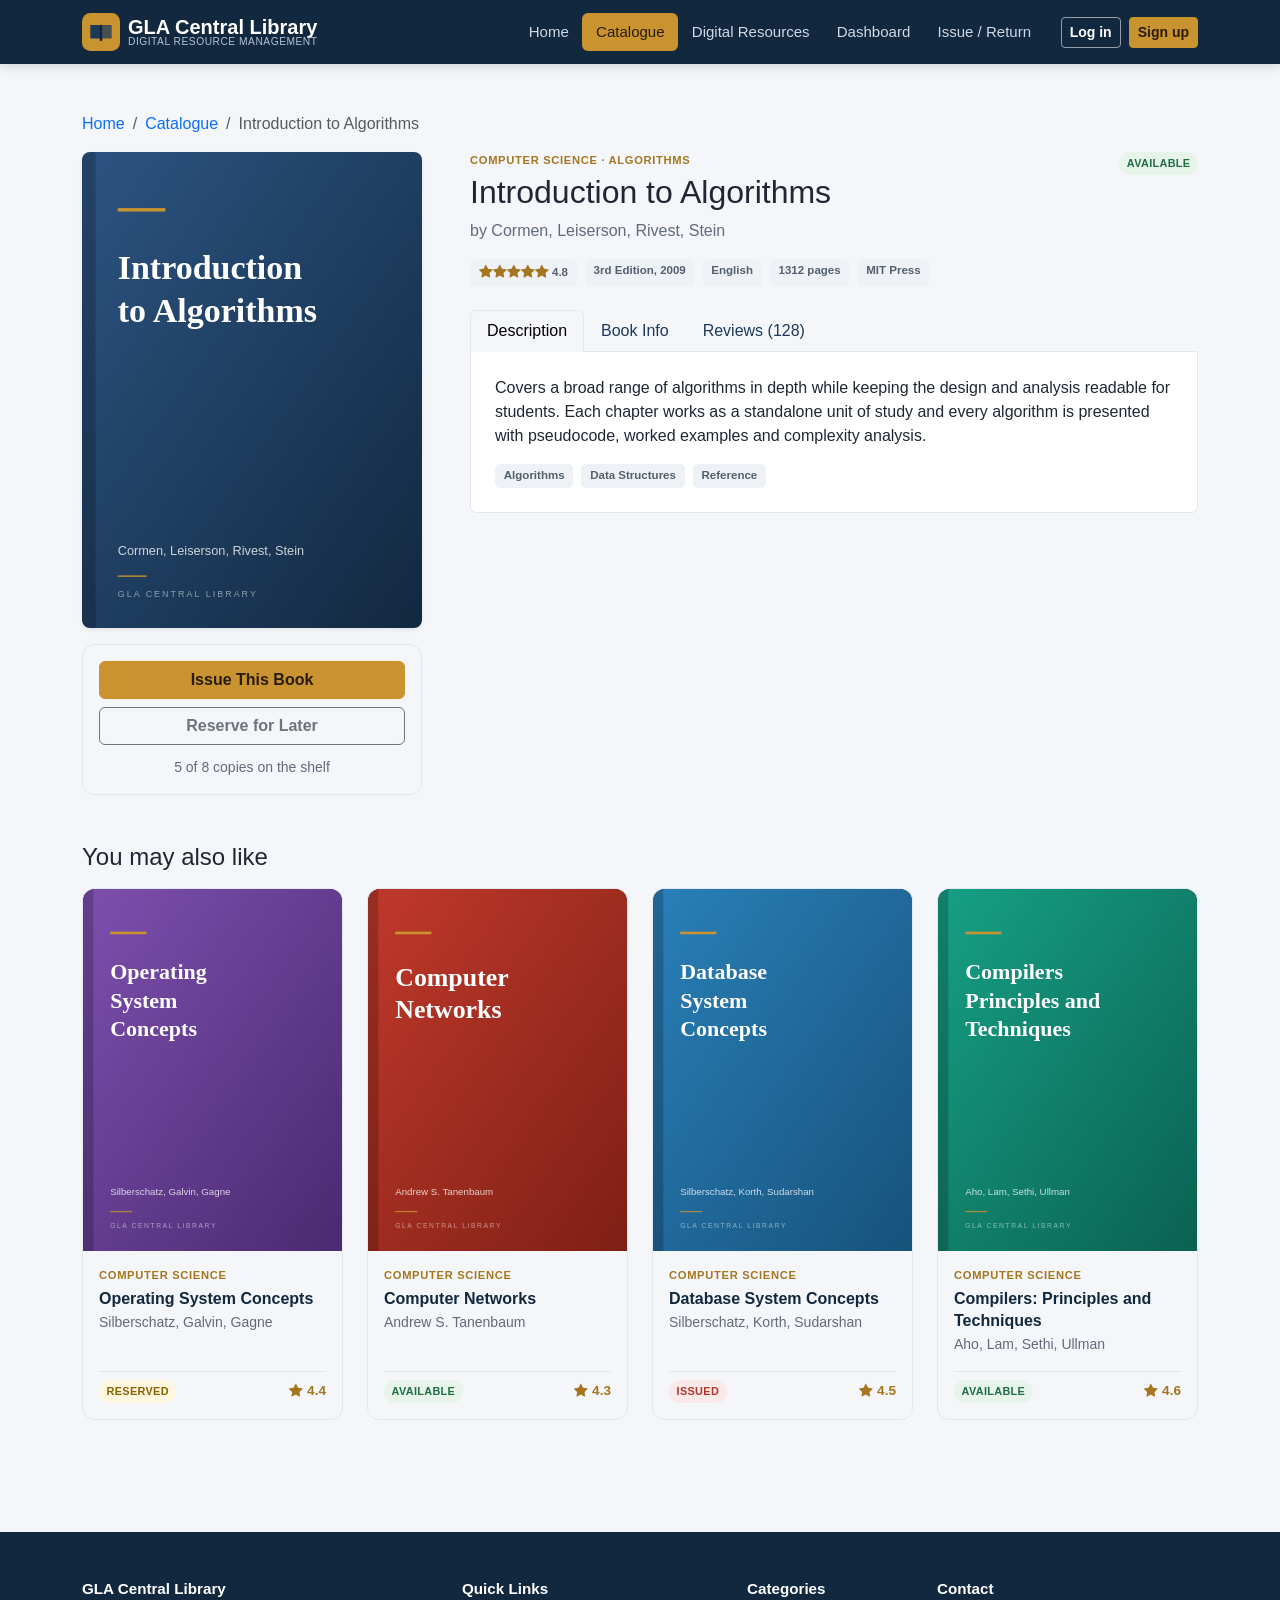
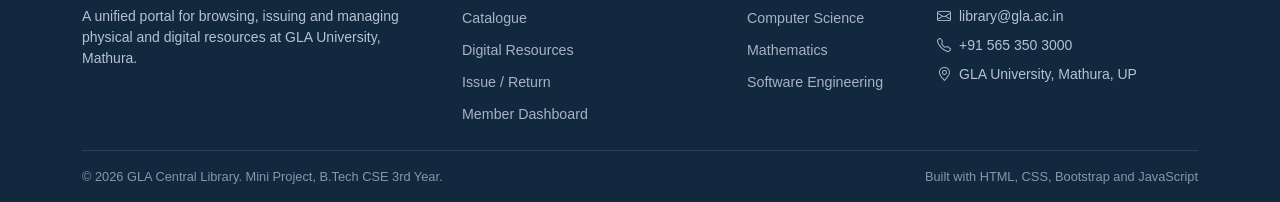
==== book-details.html @ 11df1873 "Add book details page with tabs, reviews and similar books" ====
<!DOCTYPE html>
<html lang="en">
<head>
<meta charset="UTF-8">
<meta name="viewport" content="width=device-width, initial-scale=1">
<title>Book Details | GLA Central Library</title>
<link rel="icon" href="img/logo.svg">
<link href="https://cdn.jsdelivr.net/npm/bootstrap@5.3.3/dist/css/bootstrap.min.css" rel="stylesheet">
<link href="https://cdn.jsdelivr.net/npm/bootstrap-icons@1.11.3/font/bootstrap-icons.min.css" rel="stylesheet">
<link rel="stylesheet" href="css/style.css">
</head>
<body>

<nav class="navbar navbar-expand-lg navbar-dark sticky-top site-nav">
  <div class="container">
    <a class="navbar-brand d-flex align-items-center gap-2" href="index.html">
      <img src="img/logo.svg" alt="" width="38" height="38">
      <span class="d-flex flex-column lh-1">
        <span class="fw-bold">GLA Central Library</span>
        <span class="brand-sub">Digital Resource Management</span>
      </span>
    </a>
    <button class="navbar-toggler" type="button" data-bs-toggle="collapse" data-bs-target="#mainNav" aria-controls="mainNav" aria-expanded="false" aria-label="Toggle navigation">
      <span class="navbar-toggler-icon"></span>
    </button>
    <div class="collapse navbar-collapse" id="mainNav">
      <ul class="navbar-nav ms-auto mb-2 mb-lg-0">
        <li class="nav-item"><a class="nav-link" href="index.html">Home</a></li>
        <li class="nav-item"><a class="nav-link" href="catalogue.html" data-match="book-details.html">Catalogue</a></li>
        <li class="nav-item"><a class="nav-link" href="digital-resources.html">Digital Resources</a></li>
        <li class="nav-item"><a class="nav-link" href="member-dashboard.html">Dashboard</a></li>
        <li class="nav-item"><a class="nav-link" href="issue-return.html">Issue / Return</a></li>
      </ul>
      <div class="d-flex gap-2 ms-lg-3 mt-2 mt-lg-0" id="navAuth"></div>
    </div>
  </div>
</nav>

<section class="py-4 py-lg-5">
  <div class="container">
    <nav aria-label="breadcrumb">
      <ol class="breadcrumb small">
        <li class="breadcrumb-item"><a href="index.html" class="text-decoration-none">Home</a></li>
        <li class="breadcrumb-item"><a href="catalogue.html" class="text-decoration-none">Catalogue</a></li>
        <li class="breadcrumb-item active" id="crumbTitle">Book</li>
      </ol>
    </nav>

    <div id="bookDetail">
      <div class="text-center py-5">
        <div class="spinner-border text-secondary" role="status"><span class="visually-hidden">Loading</span></div>
      </div>
    </div>

    <div class="mt-5" id="similarWrap" hidden>
      <h2 class="h4 mb-3">You may also like</h2>
      <div class="row g-4" id="similarBooks"></div>
    </div>
  </div>
</section>

<footer class="site-footer pt-5">
  <div class="container">
    <div class="row g-4 pb-4">
      <div class="col-lg-4">
        <h5>GLA Central Library</h5>
        <p class="small mb-0">A unified portal for browsing, issuing and managing physical and digital resources at GLA University, Mathura.</p>
      </div>
      <div class="col-6 col-lg-3">
        <h5>Quick Links</h5>
        <ul class="list-unstyled d-grid gap-2 mb-0">
          <li><a href="catalogue.html">Catalogue</a></li>
          <li><a href="digital-resources.html">Digital Resources</a></li>
          <li><a href="issue-return.html">Issue / Return</a></li>
          <li><a href="member-dashboard.html">Member Dashboard</a></li>
        </ul>
      </div>
      <div class="col-6 col-lg-2">
        <h5>Categories</h5>
        <ul class="list-unstyled d-grid gap-2 mb-0">
          <li><a href="catalogue.html?category=Computer+Science">Computer Science</a></li>
          <li><a href="catalogue.html?category=Mathematics">Mathematics</a></li>
          <li><a href="catalogue.html?category=Software+Engineering">Software Engineering</a></li>
        </ul>
      </div>
      <div class="col-lg-3">
        <h5>Contact</h5>
        <ul class="list-unstyled d-grid gap-2 mb-0 small">
          <li><i class="bi bi-envelope me-2"></i>library@gla.ac.in</li>
          <li><i class="bi bi-telephone me-2"></i>+91 565 350 3000</li>
          <li><i class="bi bi-geo-alt me-2"></i>GLA University, Mathura, UP</li>
        </ul>
      </div>
    </div>
    <div class="footer-bottom py-3 d-flex flex-wrap justify-content-between gap-2">
      <span>&copy; 2026 GLA Central Library. Mini Project, B.Tech CSE 3rd Year.</span>
      <span>Built with HTML, CSS, Bootstrap and JavaScript</span>
    </div>
  </div>
</footer>

<script src="https://cdn.jsdelivr.net/npm/bootstrap@5.3.3/dist/js/bootstrap.bundle.min.js"></script>
<script src="js/main.js"></script>
<script src="js/book-details.js"></script>
</body>
</html>
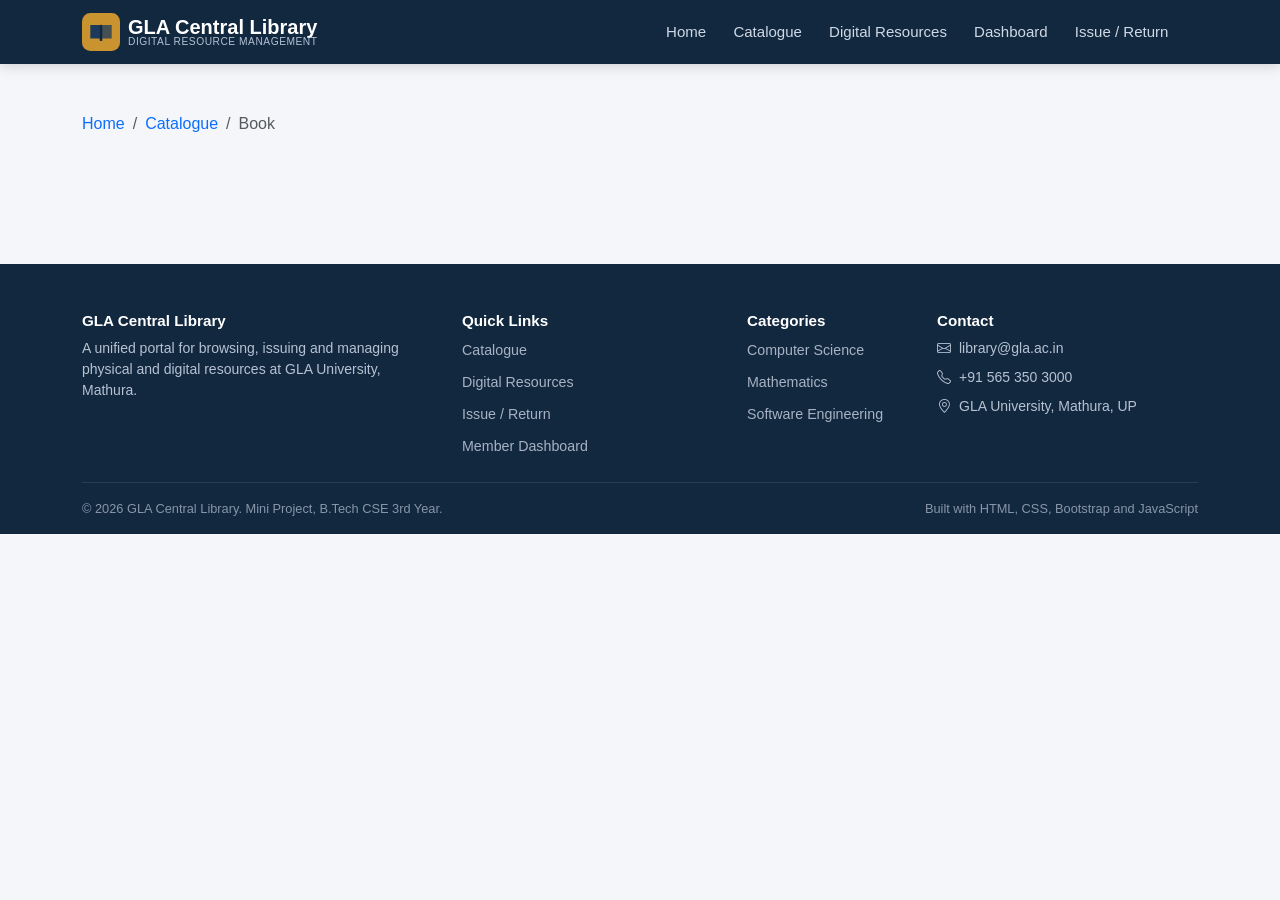
==== commit ecce8013: "Remove loading indicators and unnecessary multiple HTML files" ====
--- a/book-details.html
+++ b/book-details.html
@@ -47,9 +47,6 @@
     </nav>
 
     <div id="bookDetail">
-      <div class="text-center py-5">
-        <div class="spinner-border text-secondary" role="status"><span class="visually-hidden">Loading</span></div>
-      </div>
     </div>
 
     <div class="mt-5" id="similarWrap" hidden>
@@ -100,7 +97,5 @@
 </footer>
 
 <script src="https://cdn.jsdelivr.net/npm/bootstrap@5.3.3/dist/js/bootstrap.bundle.min.js"></script>
-<script src="js/main.js"></script>
-<script src="js/book-details.js"></script>
 </body>
 </html>
--- a/css/style.css
+++ b/css/style.css
@@ -0,0 +1,475 @@
+:root {
+  --navy: #1b3a5c;
+  --navy-dark: #12283f;
+  --navy-light: #2c5482;
+  --gold: #c9932f;
+  --gold-dark: #a5761f;
+  --page-bg: #f4f6f9;
+  --line: #e3e7ee;
+  --muted: #626b79;
+
+  --bs-primary: #1b3a5c;
+  --bs-primary-rgb: 27, 58, 92;
+  --bs-body-bg: #f4f6f9;
+  --bs-body-color: #202733;
+  --bs-body-font-family: "Segoe UI", Roboto, "Helvetica Neue", Arial, sans-serif;
+  --bs-border-color: #e3e7ee;
+  --bs-link-color: #1b3a5c;
+  --bs-link-hover-color: #c9932f;
+}
+
+body {
+  background: var(--page-bg);
+  animation: page-in .35s ease both;
+}
+
+@keyframes page-in {
+  from { opacity: 0; }
+  to   { opacity: 1; }
+}
+
+h1, h2, h3, h4, h5 {
+  color: var(--navy-dark);
+  font-weight: 700;
+}
+
+.text-muted-soft { color: var(--muted) !important; }
+
+.btn {
+  font-weight: 600;
+  transition: transform .15s ease, box-shadow .15s ease, background-color .15s ease, border-color .15s ease;
+}
+
+.btn:active { transform: translateY(1px); }
+
+.btn-gold {
+  background: var(--gold);
+  border-color: var(--gold);
+  color: #2a1c02;
+}
+
+.btn-gold:hover,
+.btn-gold:focus {
+  background: var(--gold-dark);
+  border-color: var(--gold-dark);
+  color: #fff;
+}
+
+.btn-navy {
+  background: var(--navy);
+  border-color: var(--navy);
+  color: #fff;
+}
+
+.btn-navy:hover,
+.btn-navy:focus {
+  background: var(--navy-light);
+  border-color: var(--navy-light);
+  color: #fff;
+}
+
+.btn-outline-light-thin {
+  border: 1px solid rgba(255, 255, 255, .55);
+  color: #fff;
+}
+
+.btn-outline-light-thin:hover {
+  background: rgba(255, 255, 255, .14);
+  color: #fff;
+}
+
+.site-nav {
+  background: var(--navy-dark);
+  box-shadow: 0 2px 12px rgba(0, 0, 0, .16);
+}
+
+.site-nav .navbar-brand { color: #fff; }
+
+.brand-sub {
+  font-size: .64rem;
+  letter-spacing: .05em;
+  color: #b3c2d4;
+  text-transform: uppercase;
+}
+
+.site-nav .nav-link {
+  color: #cfd9e6;
+  font-size: .94rem;
+  font-weight: 500;
+  border-radius: 6px;
+  padding: .5rem .85rem !important;
+  position: relative;
+  transition: color .15s ease, background-color .15s ease;
+}
+
+.site-nav .nav-link:hover { color: #fff; background: rgba(255, 255, 255, .08); }
+
+.site-nav .nav-link.active {
+  color: #2a1c02;
+  background: var(--gold);
+}
+
+.hero {
+  background: linear-gradient(135deg, var(--navy) 0%, var(--navy-dark) 100%);
+  color: #fff;
+  position: relative;
+  overflow: hidden;
+}
+
+.hero h1 { color: #fff; }
+
+.hero p.lead { color: #d7e0ec; }
+
+.hero-art {
+  animation: float-soft 6s ease-in-out infinite;
+  max-width: 100%;
+  height: auto;
+}
+
+@keyframes float-soft {
+  0%, 100% { transform: translateY(0); }
+  50%      { transform: translateY(-12px); }
+}
+
+.eyebrow {
+  display: inline-block;
+  background: rgba(201, 147, 47, .2);
+  color: var(--gold);
+  font-size: .74rem;
+  font-weight: 700;
+  letter-spacing: .07em;
+  text-transform: uppercase;
+  padding: .3rem .8rem;
+  border-radius: 20px;
+}
+
+.stat-tile {
+  background: rgba(255, 255, 255, .07);
+  border: 1px solid rgba(255, 255, 255, .13);
+  border-radius: 12px;
+  padding: 1rem;
+  text-align: center;
+}
+
+.stat-tile .stat-value {
+  display: block;
+  font-size: 1.65rem;
+  font-weight: 800;
+  color: var(--gold);
+  line-height: 1.1;
+}
+
+.stat-tile small { color: #c3cede; font-size: .78rem; }
+
+.card {
+  border: 1px solid var(--line);
+  border-radius: 12px;
+  transition: transform .2s ease, box-shadow .2s ease;
+}
+
+.card-lift:hover {
+  transform: translateY(-5px);
+  box-shadow: 0 12px 26px rgba(20, 30, 50, .13);
+}
+
+.book-card .cover-wrap {
+  overflow: hidden;
+  border-radius: 12px 12px 0 0;
+  background: var(--navy-dark);
+  aspect-ratio: 5 / 7;
+}
+
+.book-card .cover-wrap img {
+  width: 100%;
+  height: 100%;
+  object-fit: cover;
+  transition: transform .35s ease;
+}
+
+.book-card:hover .cover-wrap img { transform: scale(1.06); }
+
+.card-category {
+  font-size: .7rem;
+  text-transform: uppercase;
+  letter-spacing: .06em;
+  color: var(--gold-dark);
+  font-weight: 700;
+}
+
+.card-title-sm {
+  font-size: 1rem;
+  line-height: 1.35;
+  margin-bottom: .15rem;
+}
+
+.rating { color: var(--gold-dark); font-weight: 700; font-size: .85rem; }
+
+.feature-icon-box {
+  width: 56px;
+  height: 56px;
+  border-radius: 14px;
+  background: #eef2f7;
+  display: flex;
+  align-items: center;
+  justify-content: center;
+  transition: background-color .2s ease, transform .2s ease;
+}
+
+.feature-card:hover .feature-icon-box {
+  background: #e2e9f2;
+  transform: rotate(-4deg);
+}
+
+.feature-icon-box img { width: 32px; height: 32px; }
+
+.badge-available { background: #e6f4ea; color: #216e44; }
+.badge-issued    { background: #fbe9e7; color: #b0332a; }
+.badge-reserved  { background: #fff6e0; color: #8a6100; }
+.badge-overdue   { background: #fbe0de; color: #96231b; }
+
+.badge-soft {
+  font-weight: 700;
+  font-size: .68rem;
+  letter-spacing: .03em;
+  text-transform: uppercase;
+  padding: .32em .7em;
+  border-radius: 20px;
+}
+
+.resource-head {
+  height: 118px;
+  display: flex;
+  align-items: center;
+  justify-content: center;
+  background: linear-gradient(135deg, #eef2f7, #e2e8f1);
+  border-radius: 12px 12px 0 0;
+}
+
+.resource-head img {
+  width: 48px;
+  height: 48px;
+  transition: transform .25s ease;
+}
+
+.card-lift:hover .resource-head img { transform: translateY(-4px) scale(1.06); }
+
+.chip {
+  display: inline-block;
+  font-size: .72rem;
+  font-weight: 700;
+  padding: .2rem .55rem;
+  border-radius: 5px;
+  background: #eef1f5;
+  color: #55606f;
+}
+
+.filter-card { position: sticky; top: 88px; }
+
+.form-check-label { font-size: .92rem; }
+
+.table thead th {
+  background: #f1f4f8;
+  color: var(--muted);
+  font-size: .72rem;
+  text-transform: uppercase;
+  letter-spacing: .04em;
+  font-weight: 700;
+  border-bottom: 1px solid var(--line);
+}
+
+.table td { vertical-align: middle; font-size: .9rem; }
+
+.mini-cover {
+  width: 34px;
+  height: 46px;
+  object-fit: cover;
+  border-radius: 4px;
+  flex-shrink: 0;
+}
+
+.stat-box {
+  border: 1px solid var(--line);
+  border-radius: 12px;
+  background: #fff;
+  padding: 1.1rem;
+}
+
+.stat-box .num {
+  display: block;
+  font-size: 1.7rem;
+  font-weight: 800;
+  color: var(--navy);
+  line-height: 1.1;
+}
+
+.stat-box.is-warn .num { color: #c0392b; }
+
+.profile-card { position: sticky; top: 88px; }
+
+.profile-detail li {
+  display: flex;
+  justify-content: space-between;
+  gap: .5rem;
+  padding: .38rem 0;
+  font-size: .86rem;
+  border-bottom: 1px dashed var(--line);
+}
+
+.profile-detail li:last-child { border-bottom: 0; }
+
+.profile-detail li span:first-child { color: var(--muted); }
+
+.steps { position: relative; }
+
+.steps::before {
+  content: "";
+  position: absolute;
+  top: 19px;
+  left: 8%;
+  right: 8%;
+  height: 2px;
+  background: var(--line);
+}
+
+.step-dot {
+  width: 38px;
+  height: 38px;
+  border-radius: 50%;
+  background: #fff;
+  border: 2px solid var(--line);
+  color: var(--muted);
+  display: flex;
+  align-items: center;
+  justify-content: center;
+  font-weight: 700;
+  font-size: .88rem;
+  margin: 0 auto .5rem;
+  position: relative;
+  z-index: 1;
+  transition: background-color .25s ease, border-color .25s ease, color .25s ease;
+}
+
+.step.is-active .step-dot { background: var(--navy); border-color: var(--navy); color: #fff; }
+.step.is-done .step-dot   { background: #2e8b57; border-color: #2e8b57; color: #fff; }
+.step small               { font-size: .78rem; color: var(--muted); font-weight: 600; }
+.step.is-active small     { color: var(--navy); }
+
+.summary-box {
+  background: #f7f9fc;
+  border: 1px dashed var(--line);
+  border-radius: 10px;
+  padding: 1rem;
+}
+
+.summary-box .srow {
+  display: flex;
+  justify-content: space-between;
+  gap: .75rem;
+  padding: .3rem 0;
+  font-size: .9rem;
+}
+
+.summary-box .srow.total {
+  border-top: 1px solid var(--line);
+  margin-top: .4rem;
+  padding-top: .65rem;
+  font-weight: 700;
+}
+
+.auth-wrap {
+  min-height: 100vh;
+  display: grid;
+  grid-template-columns: 1fr 1fr;
+}
+
+.auth-side {
+  background: linear-gradient(135deg, var(--navy) 0%, var(--navy-dark) 100%);
+  color: #fff;
+  display: flex;
+  flex-direction: column;
+  justify-content: center;
+  padding: 3rem;
+}
+
+.auth-side h2 { color: #fff; }
+
+.auth-form-col {
+  display: flex;
+  align-items: center;
+  justify-content: center;
+  padding: 2.5rem 1.25rem;
+  background: #fff;
+}
+
+.auth-card { width: 100%; max-width: 430px; }
+
+.demo-creds {
+  background: #f1f4f8;
+  border-left: 3px solid var(--gold);
+  border-radius: 6px;
+  font-size: .83rem;
+  padding: .7rem .85rem;
+}
+
+@media (max-width: 991.98px) {
+  .auth-wrap { grid-template-columns: 1fr; min-height: auto; }
+  .auth-side { display: none; }
+  .filter-card, .profile-card { position: static; }
+}
+
+.site-footer {
+  background: var(--navy-dark);
+  color: #b6c2d2;
+  margin-top: 4rem;
+}
+
+.site-footer h5 { color: #fff; font-size: .95rem; }
+
+.site-footer a {
+  color: #a7b3c4;
+  font-size: .89rem;
+  text-decoration: none;
+  transition: color .15s ease, padding-left .15s ease;
+}
+
+.site-footer a:hover { color: var(--gold); padding-left: 3px; }
+
+.footer-bottom {
+  border-top: 1px solid rgba(255, 255, 255, .1);
+  font-size: .8rem;
+  color: #8896a9;
+}
+
+.empty-state {
+  border: 1px dashed var(--line);
+  border-radius: 12px;
+  padding: 2.5rem 1rem;
+  text-align: center;
+  color: var(--muted);
+  background: #fff;
+}
+
+.data-error {
+  border-left: 4px solid #c0392b;
+  background: #fbe9e7;
+  color: #8e2419;
+  border-radius: 6px;
+  padding: 1rem 1.15rem;
+  font-size: .9rem;
+}
+
+.form-control:focus,
+.form-select:focus {
+  border-color: var(--navy-light);
+  box-shadow: 0 0 0 .2rem rgba(44, 84, 130, .15);
+}
+
+@media (prefers-reduced-motion: reduce) {
+  *,
+  *::before,
+  *::after {
+    animation-duration: .01ms !important;
+    animation-iteration-count: 1 !important;
+    transition-duration: .01ms !important;
+  }
+}
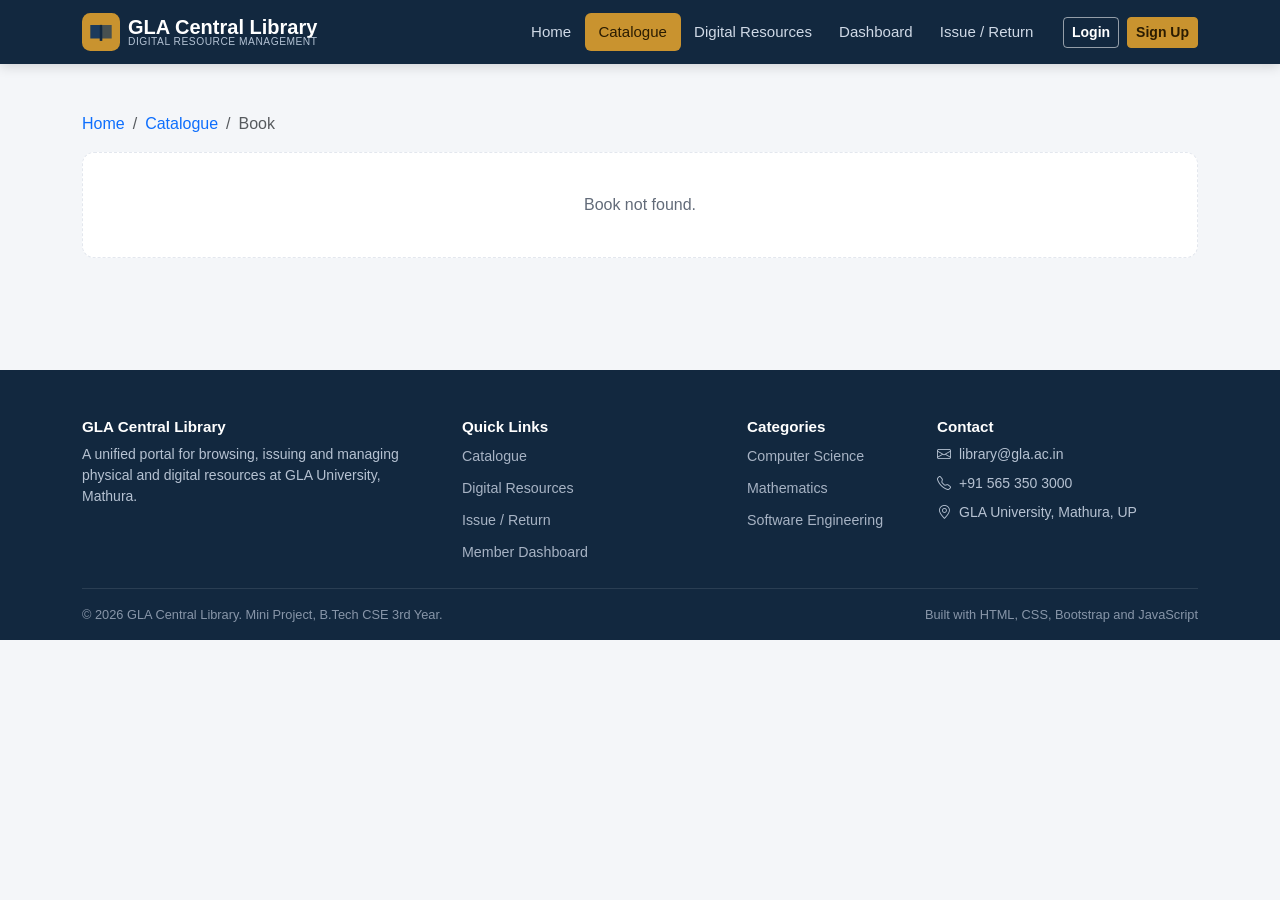
==== commit 1f9907c2: "Add JavaScript files and update HTML to enhance book and resource management features" ====
--- a/book-details.html
+++ b/book-details.html
@@ -97,5 +97,7 @@
 </footer>
 
 <script src="https://cdn.jsdelivr.net/npm/bootstrap@5.3.3/dist/js/bootstrap.bundle.min.js"></script>
+<script src="js/main.js"></script>
+<script src="js/book-details.js"></script>
 </body>
 </html>
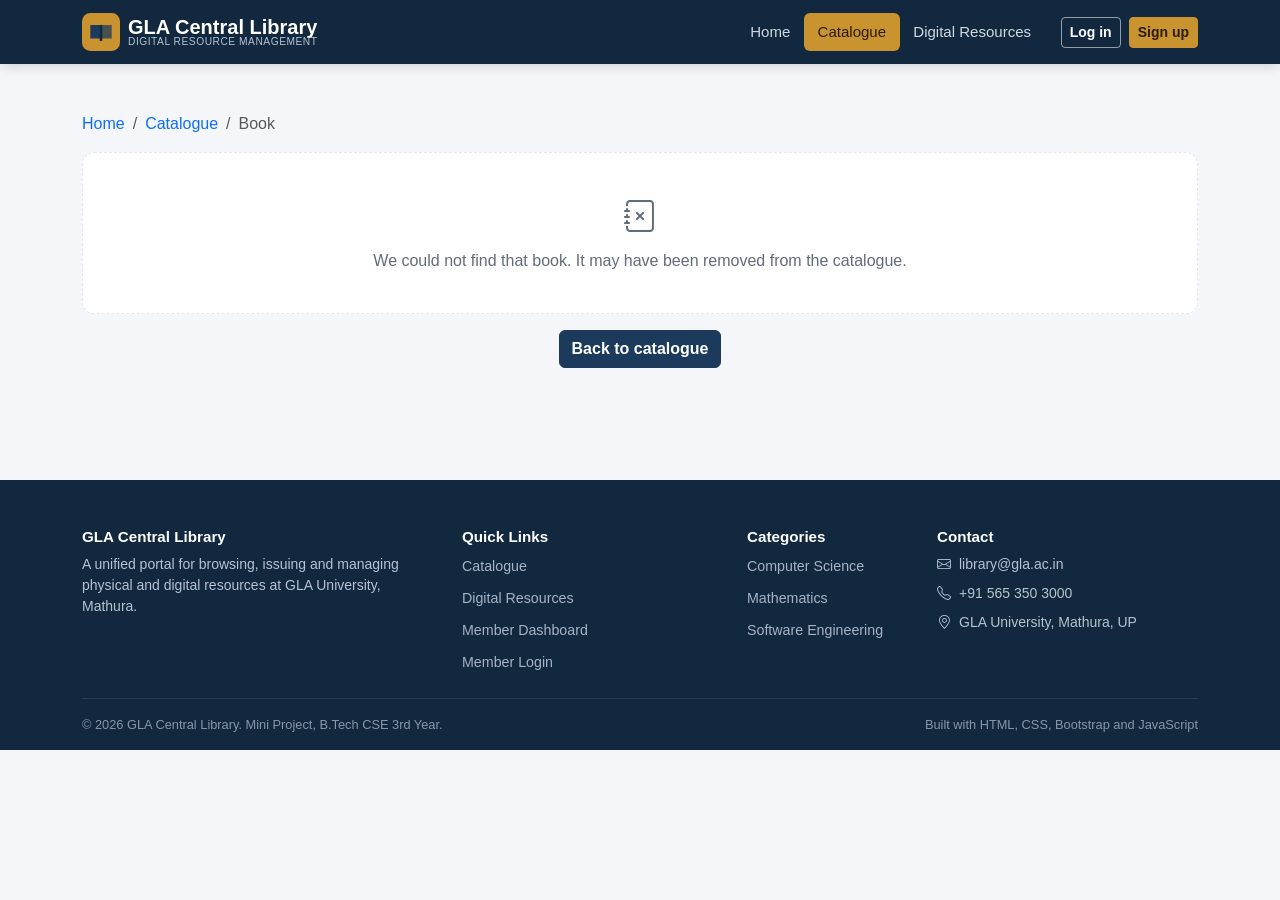
==== commit 81aa5933: "Rebuild book details page with role based borrow panel, reviews and similar books" ====
--- a/book-details.html
+++ b/book-details.html
@@ -8,93 +8,37 @@
 <link href="https://cdn.jsdelivr.net/npm/bootstrap@5.3.3/dist/css/bootstrap.min.css" rel="stylesheet">
 <link href="https://cdn.jsdelivr.net/npm/bootstrap-icons@1.11.3/font/bootstrap-icons.min.css" rel="stylesheet">
 <link rel="stylesheet" href="css/style.css">
+<link rel="stylesheet" href="css/responsive.css">
 </head>
 <body>
 
-<nav class="navbar navbar-expand-lg navbar-dark sticky-top site-nav">
-  <div class="container">
-    <a class="navbar-brand d-flex align-items-center gap-2" href="index.html">
-      <img src="img/logo.svg" alt="" width="38" height="38">
-      <span class="d-flex flex-column lh-1">
-        <span class="fw-bold">GLA Central Library</span>
-        <span class="brand-sub">Digital Resource Management</span>
-      </span>
-    </a>
-    <button class="navbar-toggler" type="button" data-bs-toggle="collapse" data-bs-target="#mainNav" aria-controls="mainNav" aria-expanded="false" aria-label="Toggle navigation">
-      <span class="navbar-toggler-icon"></span>
-    </button>
-    <div class="collapse navbar-collapse" id="mainNav">
-      <ul class="navbar-nav ms-auto mb-2 mb-lg-0">
-        <li class="nav-item"><a class="nav-link" href="index.html">Home</a></li>
-        <li class="nav-item"><a class="nav-link" href="catalogue.html" data-match="book-details.html">Catalogue</a></li>
-        <li class="nav-item"><a class="nav-link" href="digital-resources.html">Digital Resources</a></li>
-        <li class="nav-item"><a class="nav-link" href="member-dashboard.html">Dashboard</a></li>
-        <li class="nav-item"><a class="nav-link" href="issue-return.html">Issue / Return</a></li>
-      </ul>
-      <div class="d-flex gap-2 ms-lg-3 mt-2 mt-lg-0" id="navAuth"></div>
-    </div>
-  </div>
-</nav>
+<header id="siteHeader" class="sticky-top"></header>
 
+<main id="main">
 <section class="py-4 py-lg-5">
   <div class="container">
     <nav aria-label="breadcrumb">
       <ol class="breadcrumb small">
         <li class="breadcrumb-item"><a href="index.html" class="text-decoration-none">Home</a></li>
         <li class="breadcrumb-item"><a href="catalogue.html" class="text-decoration-none">Catalogue</a></li>
-        <li class="breadcrumb-item active" id="crumbTitle">Book</li>
+        <li class="breadcrumb-item active" aria-current="page" id="crumbTitle">Book</li>
       </ol>
     </nav>
 
-    <div id="bookDetail">
-    </div>
+    <div id="bookDetail"></div>
 
     <div class="mt-5" id="similarWrap" hidden>
-      <h2 class="h4 mb-3">You may also like</h2>
+      <div class="d-flex justify-content-between align-items-end mb-3">
+        <h2 class="h4 mb-0">You may also like</h2>
+        <a href="catalogue.html" class="small text-decoration-none" id="similarMore">More in this category <i class="bi bi-arrow-right"></i></a>
+      </div>
       <div class="row g-4" id="similarBooks"></div>
     </div>
   </div>
 </section>
+</main>
 
-<footer class="site-footer pt-5">
-  <div class="container">
-    <div class="row g-4 pb-4">
-      <div class="col-lg-4">
-        <h5>GLA Central Library</h5>
-        <p class="small mb-0">A unified portal for browsing, issuing and managing physical and digital resources at GLA University, Mathura.</p>
-      </div>
-      <div class="col-6 col-lg-3">
-        <h5>Quick Links</h5>
-        <ul class="list-unstyled d-grid gap-2 mb-0">
-          <li><a href="catalogue.html">Catalogue</a></li>
-          <li><a href="digital-resources.html">Digital Resources</a></li>
-          <li><a href="issue-return.html">Issue / Return</a></li>
-          <li><a href="member-dashboard.html">Member Dashboard</a></li>
-        </ul>
-      </div>
-      <div class="col-6 col-lg-2">
-        <h5>Categories</h5>
-        <ul class="list-unstyled d-grid gap-2 mb-0">
-          <li><a href="catalogue.html?category=Computer+Science">Computer Science</a></li>
-          <li><a href="catalogue.html?category=Mathematics">Mathematics</a></li>
-          <li><a href="catalogue.html?category=Software+Engineering">Software Engineering</a></li>
-        </ul>
-      </div>
-      <div class="col-lg-3">
-        <h5>Contact</h5>
-        <ul class="list-unstyled d-grid gap-2 mb-0 small">
-          <li><i class="bi bi-envelope me-2"></i>library@gla.ac.in</li>
-          <li><i class="bi bi-telephone me-2"></i>+91 565 350 3000</li>
-          <li><i class="bi bi-geo-alt me-2"></i>GLA University, Mathura, UP</li>
-        </ul>
-      </div>
-    </div>
-    <div class="footer-bottom py-3 d-flex flex-wrap justify-content-between gap-2">
-      <span>&copy; 2026 GLA Central Library. Mini Project, B.Tech CSE 3rd Year.</span>
-      <span>Built with HTML, CSS, Bootstrap and JavaScript</span>
-    </div>
-  </div>
-</footer>
+<footer id="siteFooter"></footer>
 
 <script src="https://cdn.jsdelivr.net/npm/bootstrap@5.3.3/dist/js/bootstrap.bundle.min.js"></script>
 <script src="js/main.js"></script>
--- a/css/style.css
+++ b/css/style.css
@@ -473,3 +473,148 @@
     transition-duration: .01ms !important;
   }
 }
+
+/* =============================================================================
+   v2 additions - shared components for RBAC, desk and dashboard
+   ============================================================================= */
+
+#siteHeader { z-index: 1030; }
+
+.pagination { --bs-pagination-active-bg: var(--navy); --bs-pagination-active-border-color: var(--navy); --bs-pagination-color: var(--navy); }
+
+.nav-tabs { --bs-nav-tabs-link-active-color: var(--navy-dark); --bs-nav-link-color: var(--muted); --bs-nav-link-hover-color: var(--navy); }
+.nav-tabs .nav-link { font-weight: 600; font-size: .92rem; }
+
+/* user menu in the navbar */
+.user-chip {
+  display: flex;
+  align-items: center;
+  gap: .55rem;
+  color: #fff;
+  border: 1px solid rgba(255, 255, 255, .18);
+  border-radius: 999px;
+  padding: .25rem .8rem .25rem .3rem;
+  background: rgba(255, 255, 255, .06);
+}
+.user-chip:hover, .user-chip:focus, .user-chip.show { color: #fff; background: rgba(255, 255, 255, .12); border-color: rgba(255, 255, 255, .3); }
+.user-avatar {
+  width: 32px; height: 32px; border-radius: 50%;
+  background: var(--gold); color: #2a1c02;
+  font-weight: 800; font-size: .78rem;
+  display: flex; align-items: center; justify-content: center;
+}
+.user-name { font-size: .88rem; font-weight: 600; }
+
+.role-pill {
+  display: inline-block;
+  margin-top: 3px;
+  font-size: .6rem;
+  font-weight: 700;
+  letter-spacing: .06em;
+  text-transform: uppercase;
+  padding: .12rem .45rem;
+  border-radius: 999px;
+}
+.role-student   { background: #dfeaf7; color: #1b3a5c; }
+.role-faculty   { background: #e9e2f8; color: #4b2d8a; }
+.role-librarian { background: #f8ead0; color: #7a5410; }
+.role-guest     { background: #eceff3; color: #55606f; }
+
+.badge-muted { background: #eceff3; color: #55606f; }
+.badge-soft.badge-available, .badge-soft.badge-issued, .badge-soft.badge-reserved,
+.badge-soft.badge-overdue, .badge-soft.badge-muted { display: inline-block; white-space: nowrap; }
+
+/* toasts */
+.app-toast { border: 0; border-radius: 10px; box-shadow: 0 10px 30px rgba(20, 30, 50, .2); overflow: hidden; }
+.app-toast > div { border-left: 4px solid; }
+.toast-success > div { border-color: #2e8b57; } .toast-success .bi:first-child { color: #2e8b57; }
+.toast-danger  > div { border-color: #c0392b; } .toast-danger  .bi:first-child { color: #c0392b; }
+.toast-warning > div { border-color: var(--gold); } .toast-warning .bi:first-child { color: var(--gold-dark); }
+.toast-info    > div { border-color: var(--navy-light); } .toast-info .bi:first-child { color: var(--navy-light); }
+
+/* 403 page */
+.forbidden-card { max-width: 520px; background: #fff; border: 1px solid var(--line); border-radius: 16px; padding: 2.5rem 2rem; }
+.forbidden-icon {
+  width: 72px; height: 72px; margin: 0 auto; border-radius: 50%;
+  background: #fbe9e7; color: #b0332a; font-size: 2rem;
+  display: flex; align-items: center; justify-content: center;
+}
+
+/* pill filters (resource types, admin tabs) */
+.pill-btn {
+  border: 1px solid var(--line);
+  background: #fff;
+  color: #3a4554;
+  font-size: .85rem;
+  font-weight: 600;
+  border-radius: 999px;
+  padding: .38rem .95rem;
+  transition: all .15s ease;
+}
+.pill-btn:hover { border-color: var(--navy-light); color: var(--navy); }
+.pill-btn.active { background: var(--navy); border-color: var(--navy); color: #fff; }
+.pill-btn .count { opacity: .7; font-weight: 500; margin-left: .25rem; }
+
+/* book details */
+.detail-cover { border-radius: 12px; overflow: hidden; box-shadow: 0 16px 34px rgba(18, 40, 63, .22); background: var(--navy-dark); aspect-ratio: 5 / 7; }
+.detail-cover img { width: 100%; height: 100%; object-fit: cover; }
+.copies-bar { height: 8px; border-radius: 999px; background: #e9edf3; overflow: hidden; }
+.copies-bar span { display: block; height: 100%; background: linear-gradient(90deg, #2e8b57, #4caf7a); border-radius: 999px; }
+.meta-grid { display: grid; grid-template-columns: repeat(auto-fit, minmax(160px, 1fr)); gap: .75rem; }
+.meta-grid div { background: #fff; border: 1px solid var(--line); border-radius: 10px; padding: .7rem .9rem; }
+.meta-grid span { display: block; font-size: .7rem; text-transform: uppercase; letter-spacing: .05em; color: var(--muted); font-weight: 700; }
+.meta-grid strong { font-size: .92rem; color: #202733; }
+.review-item { border-bottom: 1px solid var(--line); padding: 1rem 0; }
+.review-item:last-child { border-bottom: 0; }
+.review-avatar { width: 38px; height: 38px; border-radius: 50%; background: #eef2f7; color: var(--navy); font-weight: 700; display: flex; align-items: center; justify-content: center; flex-shrink: 0; }
+.stars { color: var(--gold); letter-spacing: 1px; }
+.action-panel { background: #fff; border: 1px solid var(--line); border-radius: 12px; padding: 1.1rem; }
+
+/* resources */
+.access-open { background: #e6f4ea; color: #216e44; }
+.access-subscription { background: #efe8fb; color: #4b2d8a; }
+.save-btn.saved { color: var(--gold-dark); border-color: var(--gold); background: #fff8eb; }
+
+/* dashboard + desk */
+.stat-box { display: flex; align-items: center; gap: .9rem; height: 100%; }
+.stat-icon {
+  width: 46px; height: 46px; border-radius: 12px; flex-shrink: 0;
+  display: flex; align-items: center; justify-content: center; font-size: 1.25rem;
+  background: #eef2f7; color: var(--navy);
+}
+.stat-box.is-warn .stat-icon { background: #fbe9e7; color: #c0392b; }
+.stat-box.is-gold .stat-icon { background: #fff3dc; color: var(--gold-dark); }
+.stat-box.is-green .stat-icon { background: #e6f4ea; color: #2e8b57; }
+.stat-box .label { display: block; font-size: .8rem; color: var(--muted); }
+
+.welcome-banner {
+  background: linear-gradient(135deg, var(--navy) 0%, var(--navy-dark) 100%);
+  color: #fff; border-radius: 16px; padding: 1.5rem 1.75rem; position: relative; overflow: hidden;
+}
+.welcome-banner h1 { color: #fff; }
+.welcome-banner::after {
+  content: ""; position: absolute; right: -60px; top: -60px; width: 220px; height: 220px;
+  border-radius: 50%; background: rgba(201, 147, 47, .18);
+}
+.welcome-banner > * { position: relative; z-index: 1; }
+
+.section-card .card-body { padding: 1.25rem; }
+.section-title { display: flex; align-items: center; gap: .5rem; font-size: 1rem; margin: 0; }
+.section-title i { color: var(--gold-dark); }
+
+.btn-xs { padding: .2rem .55rem; font-size: .76rem; border-radius: 6px; }
+.table td .small { line-height: 1.3; }
+.text-fine { color: #b0332a; font-weight: 700; }
+
+.pw-meter { height: 5px; border-radius: 999px; background: #e9edf3; overflow: hidden; margin-top: .4rem; }
+.pw-meter span { display: block; height: 100%; width: 0; transition: width .2s ease, background-color .2s ease; }
+
+.demo-creds table { width: 100%; font-size: .8rem; }
+.demo-creds td { padding: .12rem 0; }
+.demo-creds button { font-size: .74rem; }
+
+/* filter panel lifts on hover (idea carried over from Tanishq's catalogue hover effect) */
+@media (min-width: 992px) {
+  .filter-card { transition: box-shadow .3s ease, border-color .3s ease, transform .3s ease; }
+  .filter-card:hover { box-shadow: 0 8px 24px rgba(0, 0, 0, .08); border-color: #cbd5e1; transform: translateY(-2px); }
+}
